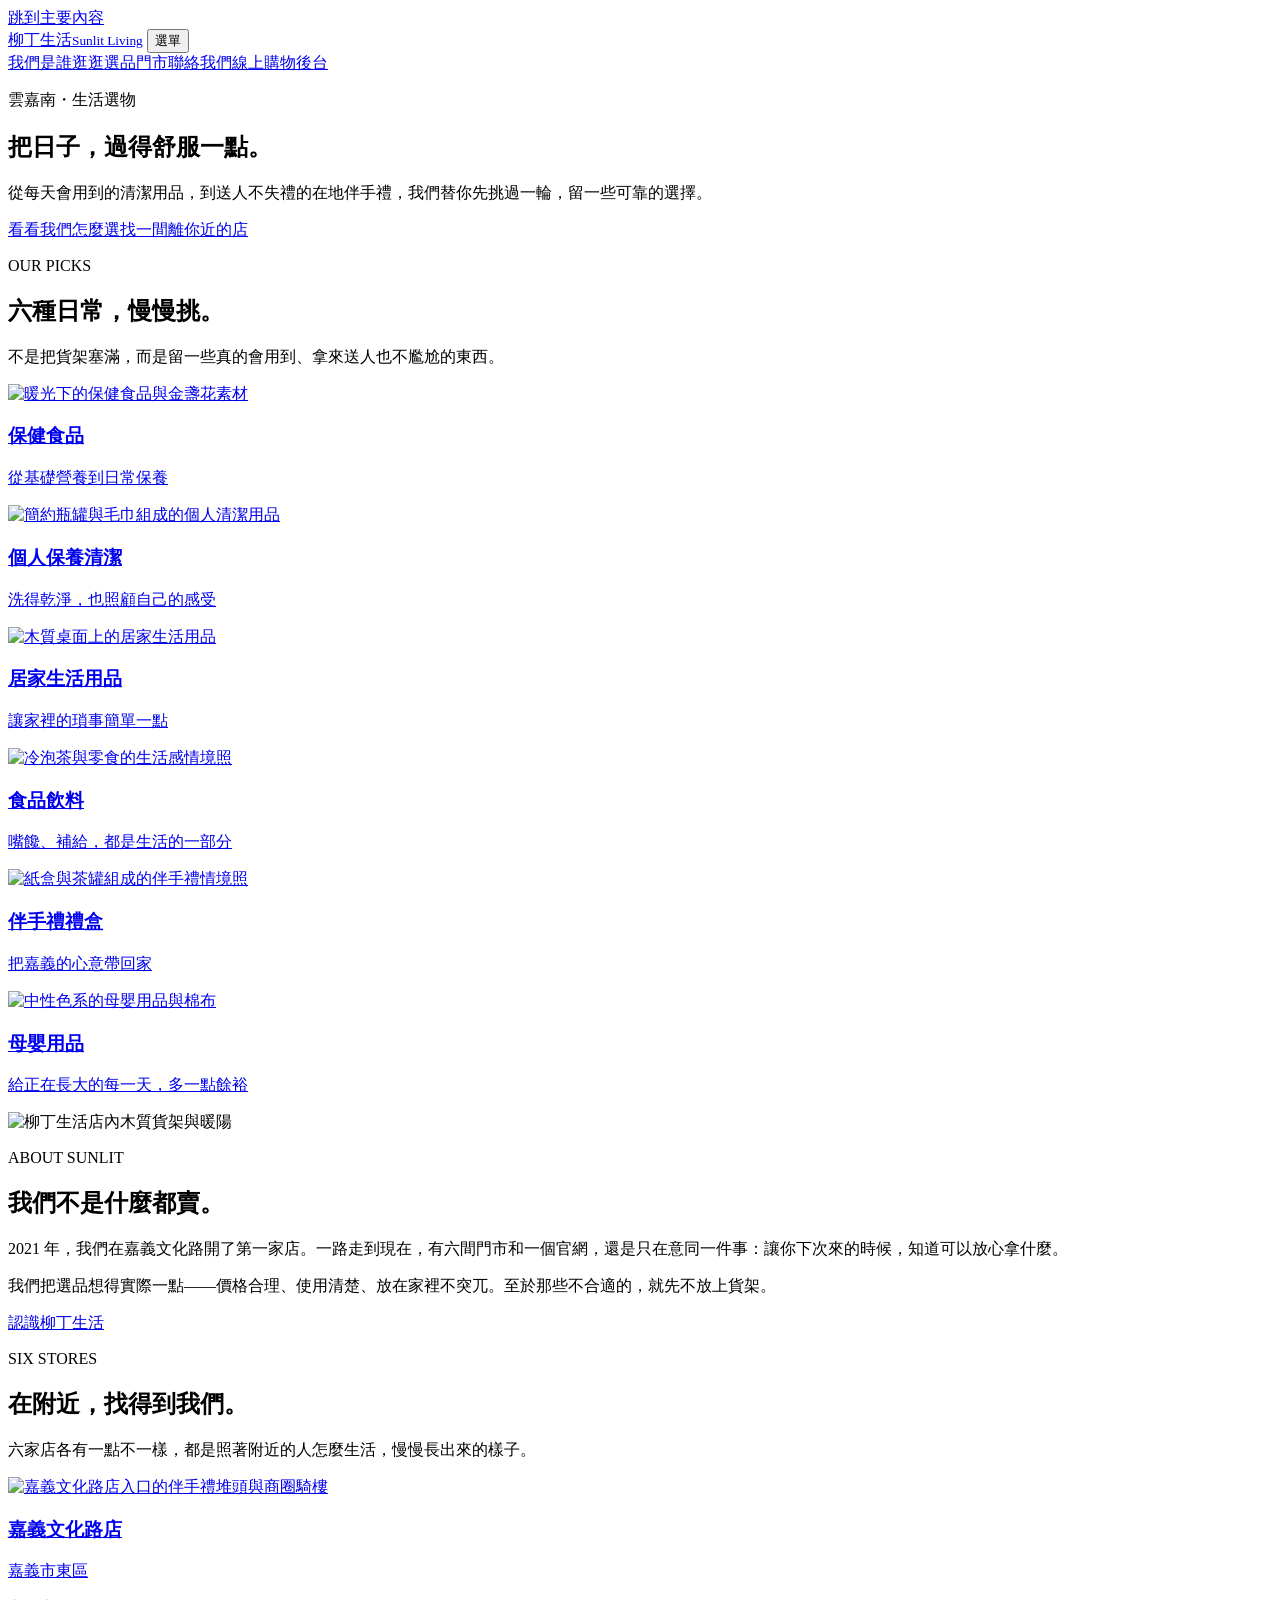
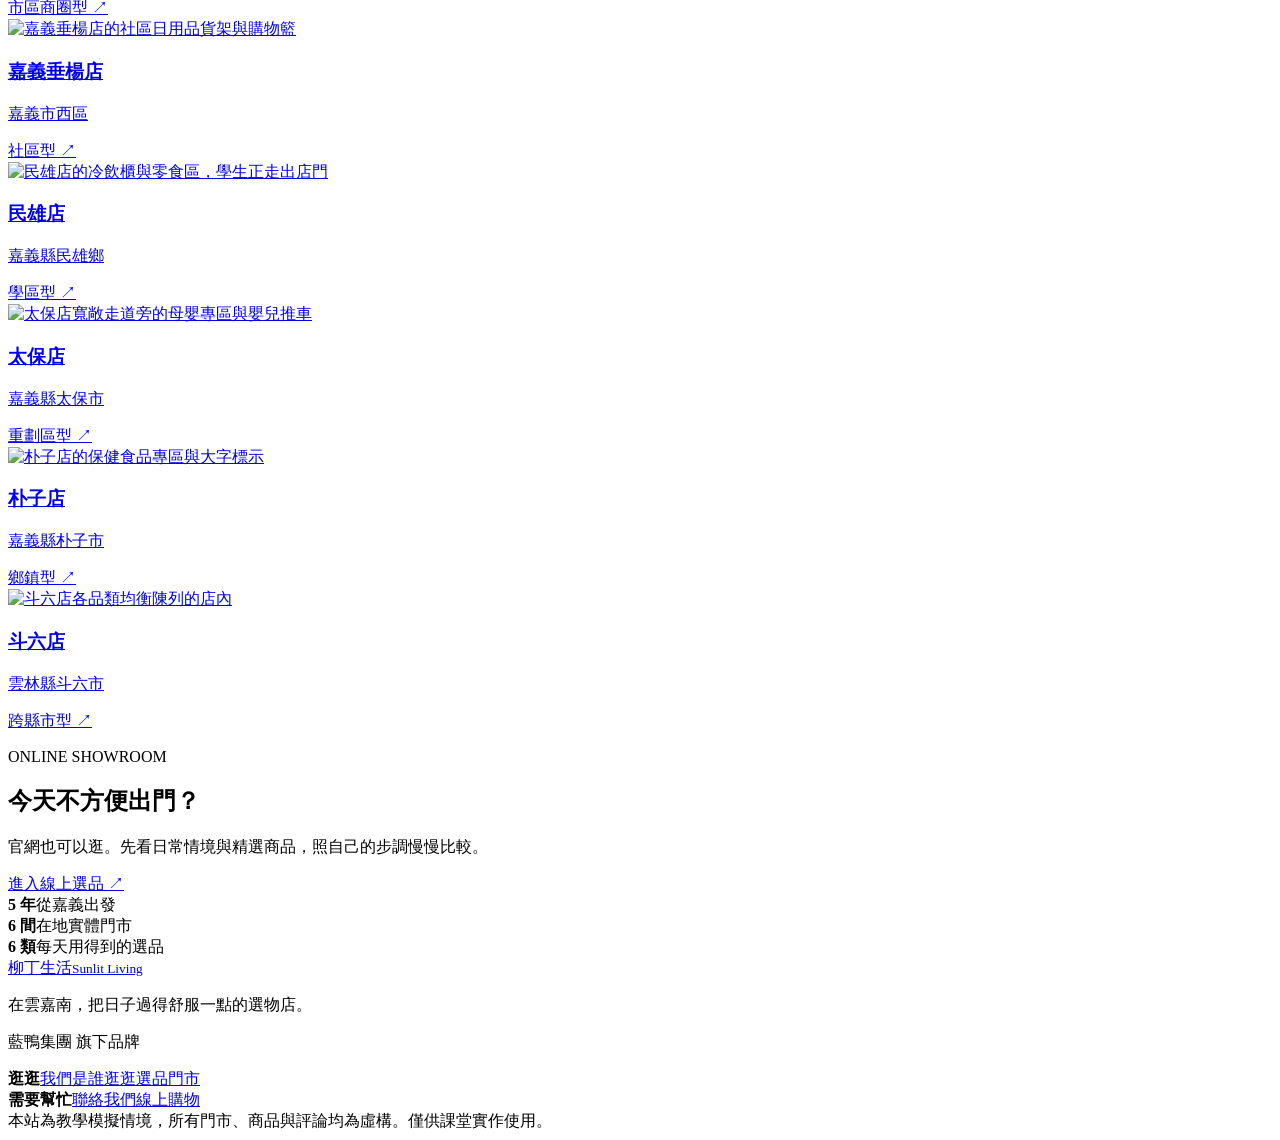
==== index.html @ aefe84b2 "柳丁生活 website This file contains the complete HTML structure for the 柳丁生活 website, including meta tag" ====
<!doctype html>
<html lang="zh-Hant">

<head>
    <meta charset="utf-8">
    <meta name="viewport" content="width=device-width, initial-scale=1">
    <meta name="robots" content="noindex, nofollow">
    <title>柳丁生活｜在雲嘉南，把日子過得舒服一點</title>
    <meta name="description" content="柳丁生活是雲嘉南在地的生活選物店，從保健、清潔到伴手禮，挑一些每天用得到的好東西。">
    <meta property="og:title" content="柳丁生活｜在雲嘉南，把日子過得舒服一點">
    <meta property="og:description" content="在雲嘉南，把日子過得舒服一點的選物店。">
    <meta property="og:type" content="website">
    <meta property="og:image" content="assets/images/hero-store-interior-01.webp">
    <link rel="stylesheet" href="assets/css/style.css">
</head>

<body>
    <a class="skip-link" href="#main">跳到主要內容</a>
    <header class="site-header">
        <div class="container header-inner">
            <a class="brand-mark" href="index.html" aria-label="柳丁生活首頁"><span class="sun-dot"
                    aria-hidden="true"></span><span class="brand-word">柳丁生活<small>Sunlit Living</small></span></a>
            <button class="nav-toggle" data-nav-toggle aria-expanded="false" aria-controls="main-nav">選單</button>
            <nav class="site-nav" data-nav id="main-nav" aria-label="主要導覽"><a href="about.html">我們是誰</a><a
                    href="collections.html">逛逛選品</a><a href="stores.html">門市</a><a href="contact.html">聯絡我們</a><a
                    class="nav-buy" href="shop/index.html">線上購物</a><a class="nav-ops" href="admin/index.html"
                    title="門市營運後台">後台</a></nav>
        </div>
    </header>

    <main id="main">
        <section class="hero">
            <div class="container hero-content">
                <p class="eyebrow">雲嘉南・生活選物</p>
                <h1>把日子，過得舒服一點。</h1>
                <p class="hero-lede">從每天會用到的清潔用品，到送人不失禮的在地伴手禮，我們替你先挑過一輪，留一些可靠的選擇。</p>
                <div class="cta-row"><a class="button button-primary" href="collections.html">看看我們怎麼選</a><a
                        class="button button-quiet" href="stores.html">找一間離你近的店</a></div>
            </div>
        </section>

        <section class="section" aria-labelledby="collection-title">
            <div class="container">
                <div class="section-head">
                    <div>
                        <p class="section-kicker">OUR PICKS</p>
                        <h2 id="collection-title">六種日常，慢慢挑。</h2>
                    </div>
                    <p>不是把貨架塞滿，而是留一些真的會用到、拿來送人也不尷尬的東西。</p>
                </div>
                <div class="category-grid">
                    <a class="category-card category-link" href="collections/health.html"><img
                            src="assets/images/category-health-01.webp" alt="暖光下的保健食品與金盞花素材" loading="lazy">
                        <div class="category-card-content">
                            <h3>保健食品</h3>
                            <p>從基礎營養到日常保養</p>
                        </div>
                    </a>
                    <a class="category-card category-link" href="collections/care.html"><img
                            src="assets/images/category-care-01.webp" alt="簡約瓶罐與毛巾組成的個人清潔用品" loading="lazy">
                        <div class="category-card-content">
                            <h3>個人保養清潔</h3>
                            <p>洗得乾淨，也照顧自己的感受</p>
                        </div>
                    </a>
                    <a class="category-card category-link" href="collections/home.html"><img
                            src="assets/images/category-home-01.webp" alt="木質桌面上的居家生活用品" loading="lazy">
                        <div class="category-card-content">
                            <h3>居家生活用品</h3>
                            <p>讓家裡的瑣事簡單一點</p>
                        </div>
                    </a>
                    <a class="category-card category-link" href="collections/food.html"><img
                            src="assets/images/category-food-01.webp" alt="冷泡茶與零食的生活感情境照" loading="lazy">
                        <div class="category-card-content">
                            <h3>食品飲料</h3>
                            <p>嘴饞、補給，都是生活的一部分</p>
                        </div>
                    </a>
                    <a class="category-card category-link" href="collections/gift.html"><img
                            src="assets/images/category-gifts-01.webp" alt="紙盒與茶罐組成的伴手禮情境照" loading="lazy">
                        <div class="category-card-content">
                            <h3>伴手禮禮盒</h3>
                            <p>把嘉義的心意帶回家</p>
                        </div>
                    </a>
                    <a class="category-card category-link" href="collections/baby.html"><img
                            src="assets/images/category-baby-01.webp" alt="中性色系的母嬰用品與棉布" loading="lazy">
                        <div class="category-card-content">
                            <h3>母嬰用品</h3>
                            <p>給正在長大的每一天，多一點餘裕</p>
                        </div>
                    </a>
                </div>
            </div>
        </section>

        <section class="section section-soft">
            <div class="container split">
                <div class="split-image"><img src="assets/images/hero-store-interior-01.webp" alt="柳丁生活店內木質貨架與暖陽"
                        loading="lazy"></div>
                <div>
                    <p class="section-kicker">ABOUT SUNLIT</p>
                    <h2>我們不是什麼都賣。</h2>
                    <div class="rule"></div>
                    <p class="body-copy">2021 年，我們在嘉義文化路開了第一家店。一路走到現在，有六間門市和一個官網，還是只在意同一件事：讓你下次來的時候，知道可以放心拿什麼。</p>
                    <p class="body-copy">我們把選品想得實際一點——價格合理、使用清楚、放在家裡不突兀。至於那些不合適的，就先不放上貨架。</p><a
                        class="button button-primary" href="about.html">認識柳丁生活</a>
                </div>
            </div>
        </section>

        <section class="section" aria-labelledby="store-title">
            <div class="container">
                <div class="section-head">
                    <div>
                        <p class="section-kicker">SIX STORES</p>
                        <h2 id="store-title">在附近，找得到我們。</h2>
                    </div>
                    <p>六家店各有一點不一樣，都是照著附近的人怎麼生活，慢慢長出來的樣子。</p>
                </div>
                <div class="store-grid">
                    <a class="store-card" href="stores/s01.html">
                        <div class="store-card-visual"><img src="assets/images/store-s01-culture-road-01.webp"
                                alt="嘉義文化路店入口的伴手禮堆頭與商圈騎樓" loading="lazy"></div>
                        <div class="store-card-body">
                            <h3>嘉義文化路店</h3>
                            <p class="store-meta">嘉義市東區</p><span class="store-type">市區商圈型 ↗</span>
                        </div>
                    </a>
                    <a class="store-card" href="stores/s02.html">
                        <div class="store-card-visual"><img src="assets/images/store-s02-community-01.webp"
                                alt="嘉義垂楊店的社區日用品貨架與購物籃" loading="lazy"></div>
                        <div class="store-card-body">
                            <h3>嘉義垂楊店</h3>
                            <p class="store-meta">嘉義市西區</p><span class="store-type">社區型 ↗</span>
                        </div>
                    </a>
                    <a class="store-card" href="stores/s03.html">
                        <div class="store-card-visual"><img src="assets/images/store-s03-campus-01.webp"
                                alt="民雄店的冷飲櫃與零食區，學生正走出店門" loading="lazy"></div>
                        <div class="store-card-body">
                            <h3>民雄店</h3>
                            <p class="store-meta">嘉義縣民雄鄉</p><span class="store-type">學區型 ↗</span>
                        </div>
                    </a>
                    <a class="store-card" href="stores/s04.html">
                        <div class="store-card-visual"><img src="assets/images/store-s04-taibao-family-01.webp"
                                alt="太保店寬敞走道旁的母嬰專區與嬰兒推車" loading="lazy"></div>
                        <div class="store-card-body">
                            <h3>太保店</h3>
                            <p class="store-meta">嘉義縣太保市</p><span class="store-type">重劃區型 ↗</span>
                        </div>
                    </a>
                    <a class="store-card" href="stores/s05.html">
                        <div class="store-card-visual"><img src="assets/images/store-s05-puzi-town-01.webp"
                                alt="朴子店的保健食品專區與大字標示" loading="lazy"></div>
                        <div class="store-card-body">
                            <h3>朴子店</h3>
                            <p class="store-meta">嘉義縣朴子市</p><span class="store-type">鄉鎮型 ↗</span>
                        </div>
                    </a>
                    <a class="store-card" href="stores/s06.html">
                        <div class="store-card-visual"><img src="assets/images/store-s06-douli-01.webp"
                                alt="斗六店各品類均衡陳列的店內" loading="lazy"></div>
                        <div class="store-card-body">
                            <h3>斗六店</h3>
                            <p class="store-meta">雲林縣斗六市</p><span class="store-type">跨縣市型 ↗</span>
                        </div>
                    </a>
                </div>
            </div>
        </section>

        <section class="section section-soft">
            <div class="container split">
                <div>
                    <p class="section-kicker">ONLINE SHOWROOM</p>
                    <h2>今天不方便出門？</h2>
                    <p class="body-copy">官網也可以逛。先看日常情境與精選商品，照自己的步調慢慢比較。</p><a class="button button-primary"
                        href="shop/index.html">進入線上選品 ↗</a>
                </div>
                <div class="stats">
                    <div class="stat"><strong>5 年</strong><span>從嘉義出發</span></div>
                    <div class="stat"><strong>6 間</strong><span>在地實體門市</span></div>
                    <div class="stat"><strong>6 類</strong><span>每天用得到的選品</span></div>
                </div>
            </div>
        </section>
    </main>

    <footer class="site-footer">
        <div class="container footer-grid">
            <div><a class="brand-mark" href="index.html"><span class="sun-dot" aria-hidden="true"></span><span
                        class="brand-word">柳丁生活<small>Sunlit Living</small></span></a>
                <p>在雲嘉南，把日子過得舒服一點的選物店。</p>
                <p class="group-mark">藍鴨集團 旗下品牌</p>
            </div>
            <div class="footer-nav"><strong>逛逛</strong><a href="about.html">我們是誰</a><a
                    href="collections.html">逛逛選品</a><a href="stores.html">門市</a></div>
            <div class="footer-nav"><strong>需要幫忙</strong><a href="contact.html">聯絡我們</a><a
                    href="shop/index.html">線上購物</a></div>
        </div>
        <div class="container fine-print">本站為教學模擬情境，所有門市、商品與評論均為虛構。僅供課堂實作使用。</div>
    </footer>
    <script src="assets/js/site.js"></script>
</body>

</html>
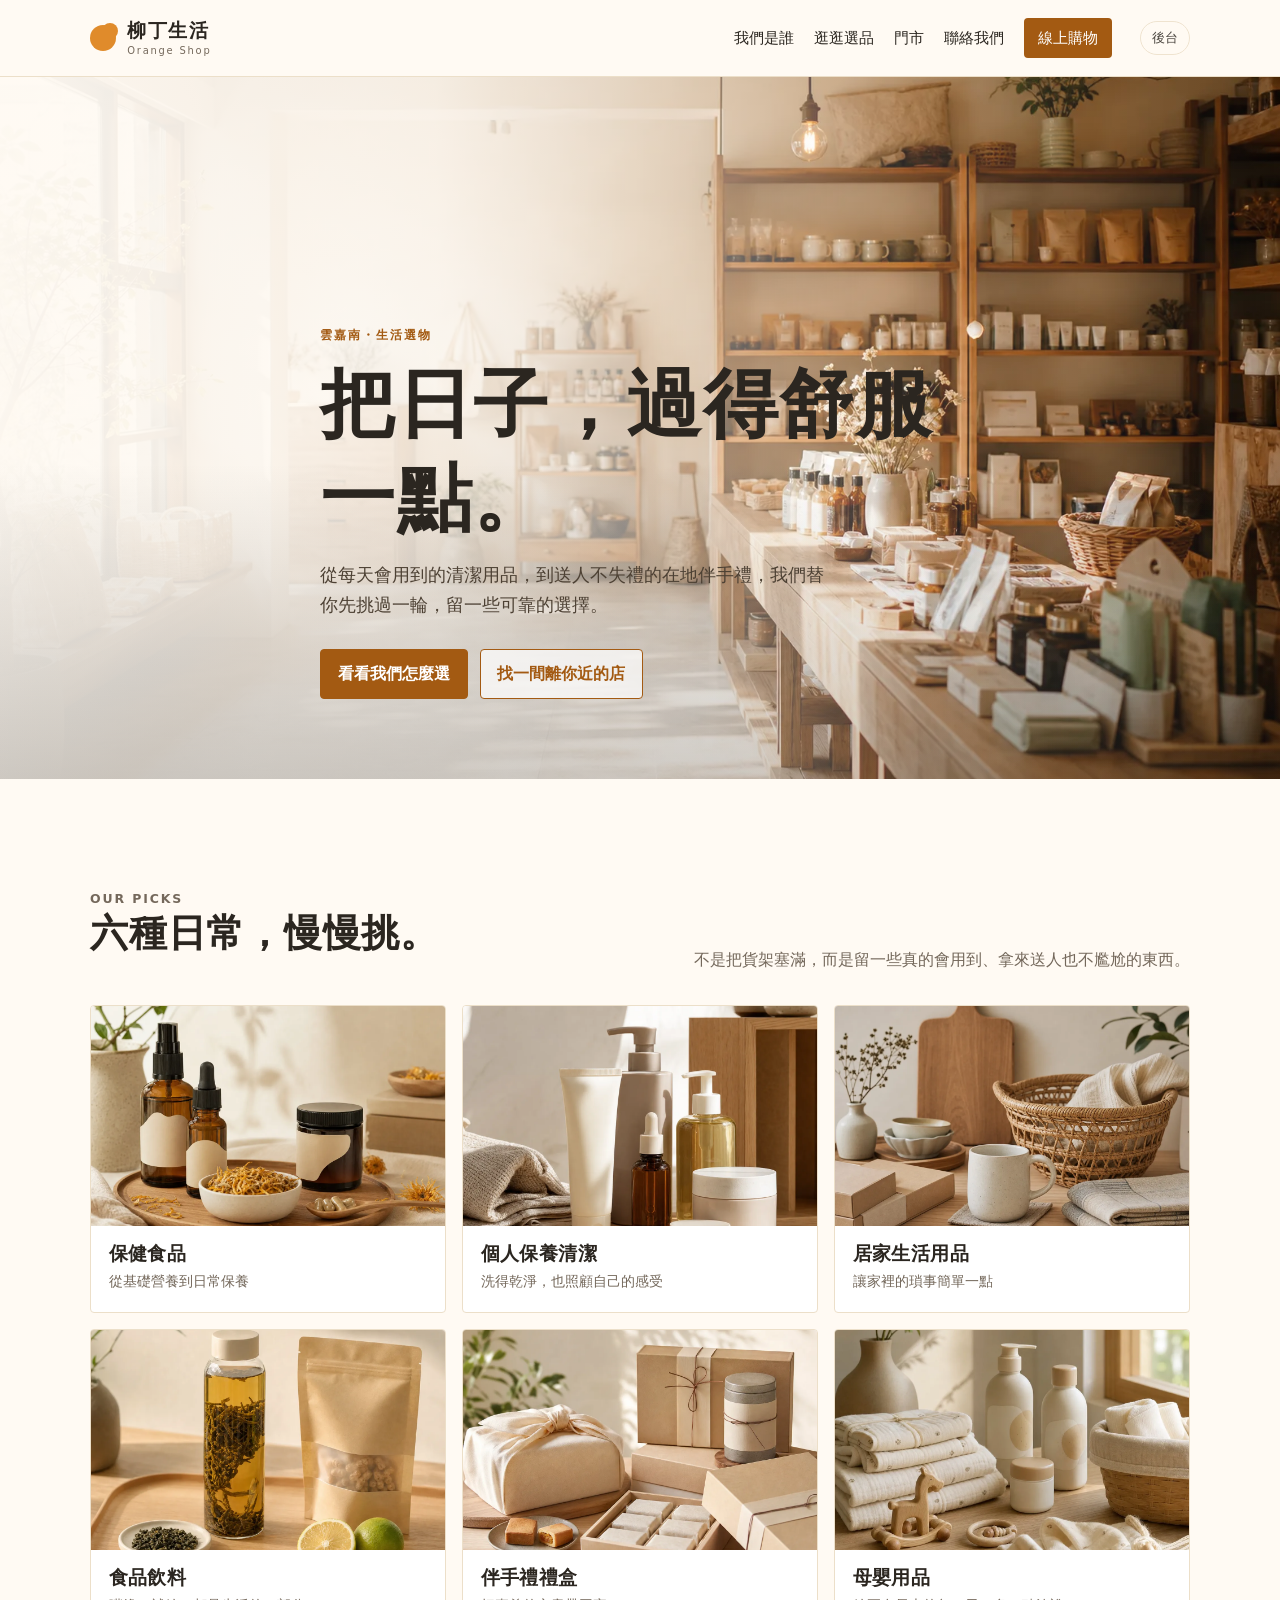
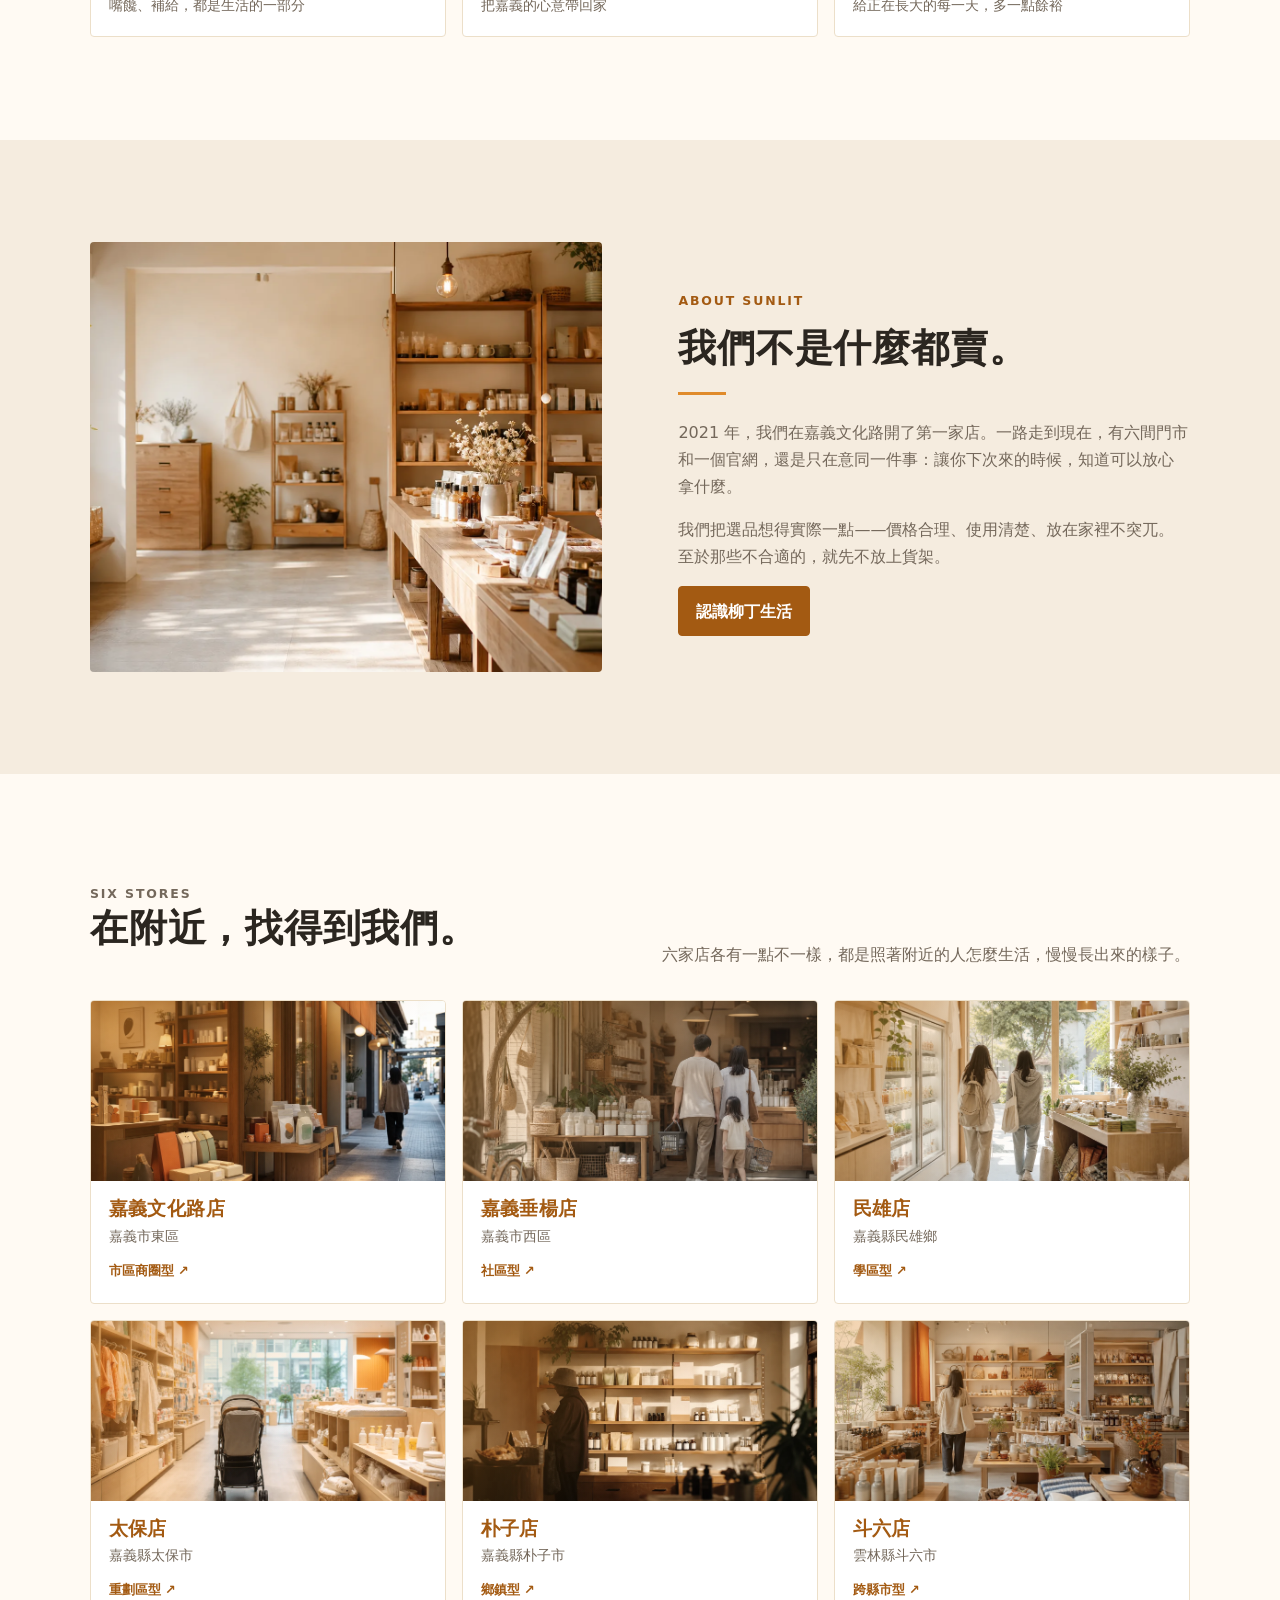
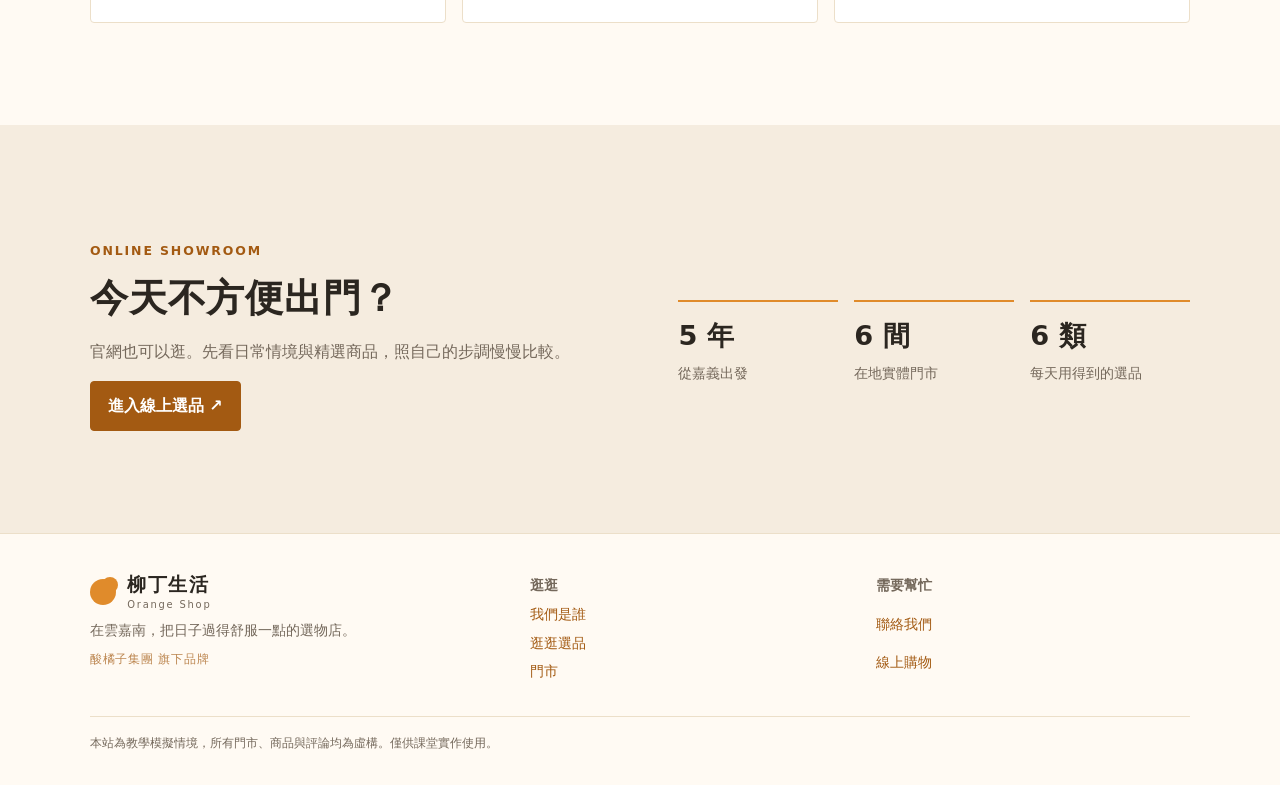
==== commit 42cf42bf: "Add files via upload" ====
--- a/index.html
+++ b/index.html
@@ -1,209 +1,209 @@
-<!doctype html>
-<html lang="zh-Hant">
-
-<head>
-    <meta charset="utf-8">
-    <meta name="viewport" content="width=device-width, initial-scale=1">
-    <meta name="robots" content="noindex, nofollow">
-    <title>柳丁生活｜在雲嘉南，把日子過得舒服一點</title>
-    <meta name="description" content="柳丁生活是雲嘉南在地的生活選物店，從保健、清潔到伴手禮，挑一些每天用得到的好東西。">
-    <meta property="og:title" content="柳丁生活｜在雲嘉南，把日子過得舒服一點">
-    <meta property="og:description" content="在雲嘉南，把日子過得舒服一點的選物店。">
-    <meta property="og:type" content="website">
-    <meta property="og:image" content="assets/images/hero-store-interior-01.webp">
-    <link rel="stylesheet" href="assets/css/style.css">
-</head>
-
-<body>
-    <a class="skip-link" href="#main">跳到主要內容</a>
-    <header class="site-header">
-        <div class="container header-inner">
-            <a class="brand-mark" href="index.html" aria-label="柳丁生活首頁"><span class="sun-dot"
-                    aria-hidden="true"></span><span class="brand-word">柳丁生活<small>Sunlit Living</small></span></a>
-            <button class="nav-toggle" data-nav-toggle aria-expanded="false" aria-controls="main-nav">選單</button>
-            <nav class="site-nav" data-nav id="main-nav" aria-label="主要導覽"><a href="about.html">我們是誰</a><a
-                    href="collections.html">逛逛選品</a><a href="stores.html">門市</a><a href="contact.html">聯絡我們</a><a
-                    class="nav-buy" href="shop/index.html">線上購物</a><a class="nav-ops" href="admin/index.html"
-                    title="門市營運後台">後台</a></nav>
-        </div>
-    </header>
-
-    <main id="main">
-        <section class="hero">
-            <div class="container hero-content">
-                <p class="eyebrow">雲嘉南・生活選物</p>
-                <h1>把日子，過得舒服一點。</h1>
-                <p class="hero-lede">從每天會用到的清潔用品，到送人不失禮的在地伴手禮，我們替你先挑過一輪，留一些可靠的選擇。</p>
-                <div class="cta-row"><a class="button button-primary" href="collections.html">看看我們怎麼選</a><a
-                        class="button button-quiet" href="stores.html">找一間離你近的店</a></div>
-            </div>
-        </section>
-
-        <section class="section" aria-labelledby="collection-title">
-            <div class="container">
-                <div class="section-head">
-                    <div>
-                        <p class="section-kicker">OUR PICKS</p>
-                        <h2 id="collection-title">六種日常，慢慢挑。</h2>
-                    </div>
-                    <p>不是把貨架塞滿，而是留一些真的會用到、拿來送人也不尷尬的東西。</p>
-                </div>
-                <div class="category-grid">
-                    <a class="category-card category-link" href="collections/health.html"><img
-                            src="assets/images/category-health-01.webp" alt="暖光下的保健食品與金盞花素材" loading="lazy">
-                        <div class="category-card-content">
-                            <h3>保健食品</h3>
-                            <p>從基礎營養到日常保養</p>
-                        </div>
-                    </a>
-                    <a class="category-card category-link" href="collections/care.html"><img
-                            src="assets/images/category-care-01.webp" alt="簡約瓶罐與毛巾組成的個人清潔用品" loading="lazy">
-                        <div class="category-card-content">
-                            <h3>個人保養清潔</h3>
-                            <p>洗得乾淨，也照顧自己的感受</p>
-                        </div>
-                    </a>
-                    <a class="category-card category-link" href="collections/home.html"><img
-                            src="assets/images/category-home-01.webp" alt="木質桌面上的居家生活用品" loading="lazy">
-                        <div class="category-card-content">
-                            <h3>居家生活用品</h3>
-                            <p>讓家裡的瑣事簡單一點</p>
-                        </div>
-                    </a>
-                    <a class="category-card category-link" href="collections/food.html"><img
-                            src="assets/images/category-food-01.webp" alt="冷泡茶與零食的生活感情境照" loading="lazy">
-                        <div class="category-card-content">
-                            <h3>食品飲料</h3>
-                            <p>嘴饞、補給，都是生活的一部分</p>
-                        </div>
-                    </a>
-                    <a class="category-card category-link" href="collections/gift.html"><img
-                            src="assets/images/category-gifts-01.webp" alt="紙盒與茶罐組成的伴手禮情境照" loading="lazy">
-                        <div class="category-card-content">
-                            <h3>伴手禮禮盒</h3>
-                            <p>把嘉義的心意帶回家</p>
-                        </div>
-                    </a>
-                    <a class="category-card category-link" href="collections/baby.html"><img
-                            src="assets/images/category-baby-01.webp" alt="中性色系的母嬰用品與棉布" loading="lazy">
-                        <div class="category-card-content">
-                            <h3>母嬰用品</h3>
-                            <p>給正在長大的每一天，多一點餘裕</p>
-                        </div>
-                    </a>
-                </div>
-            </div>
-        </section>
-
-        <section class="section section-soft">
-            <div class="container split">
-                <div class="split-image"><img src="assets/images/hero-store-interior-01.webp" alt="柳丁生活店內木質貨架與暖陽"
-                        loading="lazy"></div>
-                <div>
-                    <p class="section-kicker">ABOUT SUNLIT</p>
-                    <h2>我們不是什麼都賣。</h2>
-                    <div class="rule"></div>
-                    <p class="body-copy">2021 年，我們在嘉義文化路開了第一家店。一路走到現在，有六間門市和一個官網，還是只在意同一件事：讓你下次來的時候，知道可以放心拿什麼。</p>
-                    <p class="body-copy">我們把選品想得實際一點——價格合理、使用清楚、放在家裡不突兀。至於那些不合適的，就先不放上貨架。</p><a
-                        class="button button-primary" href="about.html">認識柳丁生活</a>
-                </div>
-            </div>
-        </section>
-
-        <section class="section" aria-labelledby="store-title">
-            <div class="container">
-                <div class="section-head">
-                    <div>
-                        <p class="section-kicker">SIX STORES</p>
-                        <h2 id="store-title">在附近，找得到我們。</h2>
-                    </div>
-                    <p>六家店各有一點不一樣，都是照著附近的人怎麼生活，慢慢長出來的樣子。</p>
-                </div>
-                <div class="store-grid">
-                    <a class="store-card" href="stores/s01.html">
-                        <div class="store-card-visual"><img src="assets/images/store-s01-culture-road-01.webp"
-                                alt="嘉義文化路店入口的伴手禮堆頭與商圈騎樓" loading="lazy"></div>
-                        <div class="store-card-body">
-                            <h3>嘉義文化路店</h3>
-                            <p class="store-meta">嘉義市東區</p><span class="store-type">市區商圈型 ↗</span>
-                        </div>
-                    </a>
-                    <a class="store-card" href="stores/s02.html">
-                        <div class="store-card-visual"><img src="assets/images/store-s02-community-01.webp"
-                                alt="嘉義垂楊店的社區日用品貨架與購物籃" loading="lazy"></div>
-                        <div class="store-card-body">
-                            <h3>嘉義垂楊店</h3>
-                            <p class="store-meta">嘉義市西區</p><span class="store-type">社區型 ↗</span>
-                        </div>
-                    </a>
-                    <a class="store-card" href="stores/s03.html">
-                        <div class="store-card-visual"><img src="assets/images/store-s03-campus-01.webp"
-                                alt="民雄店的冷飲櫃與零食區，學生正走出店門" loading="lazy"></div>
-                        <div class="store-card-body">
-                            <h3>民雄店</h3>
-                            <p class="store-meta">嘉義縣民雄鄉</p><span class="store-type">學區型 ↗</span>
-                        </div>
-                    </a>
-                    <a class="store-card" href="stores/s04.html">
-                        <div class="store-card-visual"><img src="assets/images/store-s04-taibao-family-01.webp"
-                                alt="太保店寬敞走道旁的母嬰專區與嬰兒推車" loading="lazy"></div>
-                        <div class="store-card-body">
-                            <h3>太保店</h3>
-                            <p class="store-meta">嘉義縣太保市</p><span class="store-type">重劃區型 ↗</span>
-                        </div>
-                    </a>
-                    <a class="store-card" href="stores/s05.html">
-                        <div class="store-card-visual"><img src="assets/images/store-s05-puzi-town-01.webp"
-                                alt="朴子店的保健食品專區與大字標示" loading="lazy"></div>
-                        <div class="store-card-body">
-                            <h3>朴子店</h3>
-                            <p class="store-meta">嘉義縣朴子市</p><span class="store-type">鄉鎮型 ↗</span>
-                        </div>
-                    </a>
-                    <a class="store-card" href="stores/s06.html">
-                        <div class="store-card-visual"><img src="assets/images/store-s06-douli-01.webp"
-                                alt="斗六店各品類均衡陳列的店內" loading="lazy"></div>
-                        <div class="store-card-body">
-                            <h3>斗六店</h3>
-                            <p class="store-meta">雲林縣斗六市</p><span class="store-type">跨縣市型 ↗</span>
-                        </div>
-                    </a>
-                </div>
-            </div>
-        </section>
-
-        <section class="section section-soft">
-            <div class="container split">
-                <div>
-                    <p class="section-kicker">ONLINE SHOWROOM</p>
-                    <h2>今天不方便出門？</h2>
-                    <p class="body-copy">官網也可以逛。先看日常情境與精選商品，照自己的步調慢慢比較。</p><a class="button button-primary"
-                        href="shop/index.html">進入線上選品 ↗</a>
-                </div>
-                <div class="stats">
-                    <div class="stat"><strong>5 年</strong><span>從嘉義出發</span></div>
-                    <div class="stat"><strong>6 間</strong><span>在地實體門市</span></div>
-                    <div class="stat"><strong>6 類</strong><span>每天用得到的選品</span></div>
-                </div>
-            </div>
-        </section>
-    </main>
-
-    <footer class="site-footer">
-        <div class="container footer-grid">
-            <div><a class="brand-mark" href="index.html"><span class="sun-dot" aria-hidden="true"></span><span
-                        class="brand-word">柳丁生活<small>Sunlit Living</small></span></a>
-                <p>在雲嘉南，把日子過得舒服一點的選物店。</p>
-                <p class="group-mark">藍鴨集團 旗下品牌</p>
-            </div>
-            <div class="footer-nav"><strong>逛逛</strong><a href="about.html">我們是誰</a><a
-                    href="collections.html">逛逛選品</a><a href="stores.html">門市</a></div>
-            <div class="footer-nav"><strong>需要幫忙</strong><a href="contact.html">聯絡我們</a><a
-                    href="shop/index.html">線上購物</a></div>
-        </div>
-        <div class="container fine-print">本站為教學模擬情境，所有門市、商品與評論均為虛構。僅供課堂實作使用。</div>
-    </footer>
-    <script src="assets/js/site.js"></script>
-</body>
-
-</html>
+<!doctype html>
+<html lang="zh-Hant">
+
+<head>
+    <meta charset="utf-8">
+    <meta name="viewport" content="width=device-width, initial-scale=1">
+    <meta name="robots" content="noindex, nofollow">
+    <title>柳丁生活｜在雲嘉南，把日子過得舒服一點</title>
+    <meta name="description" content="柳丁生活是雲嘉南在地的生活選物店，從保健、清潔到伴手禮，挑一些每天用得到的好東西。">
+    <meta property="og:title" content="柳丁生活｜在雲嘉南，把日子過得舒服一點">
+    <meta property="og:description" content="在雲嘉南，把日子過得舒服一點的選物店。">
+    <meta property="og:type" content="website">
+    <meta property="og:image" content="assets/images/hero-store-interior-01.webp">
+    <link rel="stylesheet" href="assets/css/style.css">
+</head>
+
+<body>
+    <a class="skip-link" href="#main">跳到主要內容</a>
+    <header class="site-header">
+        <div class="container header-inner">
+            <a class="brand-mark" href="index.html" aria-label="柳丁生活首頁"><span class="sun-dot"
+                    aria-hidden="true"></span><span class="brand-word">柳丁生活<small>Orange Shop</small></span></a>
+            <button class="nav-toggle" data-nav-toggle aria-expanded="false" aria-controls="main-nav">選單</button>
+            <nav class="site-nav" data-nav id="main-nav" aria-label="主要導覽"><a href="about.html">我們是誰</a><a
+                    href="collections.html">逛逛選品</a><a href="stores.html">門市</a><a href="contact.html">聯絡我們</a><a
+                    class="nav-buy" href="shop/index.html">線上購物</a><a class="nav-ops" href="admin/index.html"
+                    title="門市營運後台">後台</a></nav>
+        </div>
+    </header>
+
+    <main id="main">
+        <section class="hero">
+            <div class="container hero-content">
+                <p class="eyebrow">雲嘉南・生活選物</p>
+                <h1>把日子，過得舒服一點。</h1>
+                <p class="hero-lede">從每天會用到的清潔用品，到送人不失禮的在地伴手禮，我們替你先挑過一輪，留一些可靠的選擇。</p>
+                <div class="cta-row"><a class="button button-primary" href="collections.html">看看我們怎麼選</a><a
+                        class="button button-quiet" href="stores.html">找一間離你近的店</a></div>
+            </div>
+        </section>
+
+        <section class="section" aria-labelledby="collection-title">
+            <div class="container">
+                <div class="section-head">
+                    <div>
+                        <p class="section-kicker">OUR PICKS</p>
+                        <h2 id="collection-title">六種日常，慢慢挑。</h2>
+                    </div>
+                    <p>不是把貨架塞滿，而是留一些真的會用到、拿來送人也不尷尬的東西。</p>
+                </div>
+                <div class="category-grid">
+                    <a class="category-card category-link" href="collections/health.html"><img
+                            src="assets/images/category-health-01.webp" alt="暖光下的保健食品與金盞花素材" loading="lazy">
+                        <div class="category-card-content">
+                            <h3>保健食品</h3>
+                            <p>從基礎營養到日常保養</p>
+                        </div>
+                    </a>
+                    <a class="category-card category-link" href="collections/care.html"><img
+                            src="assets/images/category-care-01.webp" alt="簡約瓶罐與毛巾組成的個人清潔用品" loading="lazy">
+                        <div class="category-card-content">
+                            <h3>個人保養清潔</h3>
+                            <p>洗得乾淨，也照顧自己的感受</p>
+                        </div>
+                    </a>
+                    <a class="category-card category-link" href="collections/home.html"><img
+                            src="assets/images/category-home-01.webp" alt="木質桌面上的居家生活用品" loading="lazy">
+                        <div class="category-card-content">
+                            <h3>居家生活用品</h3>
+                            <p>讓家裡的瑣事簡單一點</p>
+                        </div>
+                    </a>
+                    <a class="category-card category-link" href="collections/food.html"><img
+                            src="assets/images/category-food-01.webp" alt="冷泡茶與零食的生活感情境照" loading="lazy">
+                        <div class="category-card-content">
+                            <h3>食品飲料</h3>
+                            <p>嘴饞、補給，都是生活的一部分</p>
+                        </div>
+                    </a>
+                    <a class="category-card category-link" href="collections/gift.html"><img
+                            src="assets/images/category-gifts-01.webp" alt="紙盒與茶罐組成的伴手禮情境照" loading="lazy">
+                        <div class="category-card-content">
+                            <h3>伴手禮禮盒</h3>
+                            <p>把嘉義的心意帶回家</p>
+                        </div>
+                    </a>
+                    <a class="category-card category-link" href="collections/baby.html"><img
+                            src="assets/images/category-baby-01.webp" alt="中性色系的母嬰用品與棉布" loading="lazy">
+                        <div class="category-card-content">
+                            <h3>母嬰用品</h3>
+                            <p>給正在長大的每一天，多一點餘裕</p>
+                        </div>
+                    </a>
+                </div>
+            </div>
+        </section>
+
+        <section class="section section-soft">
+            <div class="container split">
+                <div class="split-image"><img src="assets/images/hero-store-interior-01.webp" alt="柳丁生活店內木質貨架與暖陽"
+                        loading="lazy"></div>
+                <div>
+                    <p class="section-kicker">ABOUT SUNLIT</p>
+                    <h2>我們不是什麼都賣。</h2>
+                    <div class="rule"></div>
+                    <p class="body-copy">2021 年，我們在嘉義文化路開了第一家店。一路走到現在，有六間門市和一個官網，還是只在意同一件事：讓你下次來的時候，知道可以放心拿什麼。</p>
+                    <p class="body-copy">我們把選品想得實際一點——價格合理、使用清楚、放在家裡不突兀。至於那些不合適的，就先不放上貨架。</p><a
+                        class="button button-primary" href="about.html">認識柳丁生活</a>
+                </div>
+            </div>
+        </section>
+
+        <section class="section" aria-labelledby="store-title">
+            <div class="container">
+                <div class="section-head">
+                    <div>
+                        <p class="section-kicker">SIX STORES</p>
+                        <h2 id="store-title">在附近，找得到我們。</h2>
+                    </div>
+                    <p>六家店各有一點不一樣，都是照著附近的人怎麼生活，慢慢長出來的樣子。</p>
+                </div>
+                <div class="store-grid">
+                    <a class="store-card" href="stores/s01.html">
+                        <div class="store-card-visual"><img src="assets/images/store-s01-culture-road-01.webp"
+                                alt="嘉義文化路店入口的伴手禮堆頭與商圈騎樓" loading="lazy"></div>
+                        <div class="store-card-body">
+                            <h3>嘉義文化路店</h3>
+                            <p class="store-meta">嘉義市東區</p><span class="store-type">市區商圈型 ↗</span>
+                        </div>
+                    </a>
+                    <a class="store-card" href="stores/s02.html">
+                        <div class="store-card-visual"><img src="assets/images/store-s02-community-01.webp"
+                                alt="嘉義垂楊店的社區日用品貨架與購物籃" loading="lazy"></div>
+                        <div class="store-card-body">
+                            <h3>嘉義垂楊店</h3>
+                            <p class="store-meta">嘉義市西區</p><span class="store-type">社區型 ↗</span>
+                        </div>
+                    </a>
+                    <a class="store-card" href="stores/s03.html">
+                        <div class="store-card-visual"><img src="assets/images/store-s03-campus-01.webp"
+                                alt="民雄店的冷飲櫃與零食區，學生正走出店門" loading="lazy"></div>
+                        <div class="store-card-body">
+                            <h3>民雄店</h3>
+                            <p class="store-meta">嘉義縣民雄鄉</p><span class="store-type">學區型 ↗</span>
+                        </div>
+                    </a>
+                    <a class="store-card" href="stores/s04.html">
+                        <div class="store-card-visual"><img src="assets/images/store-s04-taibao-family-01.webp"
+                                alt="太保店寬敞走道旁的母嬰專區與嬰兒推車" loading="lazy"></div>
+                        <div class="store-card-body">
+                            <h3>太保店</h3>
+                            <p class="store-meta">嘉義縣太保市</p><span class="store-type">重劃區型 ↗</span>
+                        </div>
+                    </a>
+                    <a class="store-card" href="stores/s05.html">
+                        <div class="store-card-visual"><img src="assets/images/store-s05-puzi-town-01.webp"
+                                alt="朴子店的保健食品專區與大字標示" loading="lazy"></div>
+                        <div class="store-card-body">
+                            <h3>朴子店</h3>
+                            <p class="store-meta">嘉義縣朴子市</p><span class="store-type">鄉鎮型 ↗</span>
+                        </div>
+                    </a>
+                    <a class="store-card" href="stores/s06.html">
+                        <div class="store-card-visual"><img src="assets/images/store-s06-douli-01.webp"
+                                alt="斗六店各品類均衡陳列的店內" loading="lazy"></div>
+                        <div class="store-card-body">
+                            <h3>斗六店</h3>
+                            <p class="store-meta">雲林縣斗六市</p><span class="store-type">跨縣市型 ↗</span>
+                        </div>
+                    </a>
+                </div>
+            </div>
+        </section>
+
+        <section class="section section-soft">
+            <div class="container split">
+                <div>
+                    <p class="section-kicker">ONLINE SHOWROOM</p>
+                    <h2>今天不方便出門？</h2>
+                    <p class="body-copy">官網也可以逛。先看日常情境與精選商品，照自己的步調慢慢比較。</p><a class="button button-primary"
+                        href="shop/index.html">進入線上選品 ↗</a>
+                </div>
+                <div class="stats">
+                    <div class="stat"><strong>5 年</strong><span>從嘉義出發</span></div>
+                    <div class="stat"><strong>6 間</strong><span>在地實體門市</span></div>
+                    <div class="stat"><strong>6 類</strong><span>每天用得到的選品</span></div>
+                </div>
+            </div>
+        </section>
+    </main>
+
+    <footer class="site-footer">
+        <div class="container footer-grid">
+            <div><a class="brand-mark" href="index.html"><span class="sun-dot" aria-hidden="true"></span><span
+                        class="brand-word">柳丁生活<small>Orange Shop</small></span></a>
+                <p>在雲嘉南，把日子過得舒服一點的選物店。</p>
+                <p class="group-mark">酸橘子集團 旗下品牌</p>
+            </div>
+            <div class="footer-nav"><strong>逛逛</strong><a href="about.html">我們是誰</a><a
+                    href="collections.html">逛逛選品</a><a href="stores.html">門市</a></div>
+            <div class="footer-nav"><strong>需要幫忙</strong><a href="contact.html">聯絡我們</a><a
+                    href="shop/index.html">線上購物</a></div>
+        </div>
+        <div class="container fine-print">本站為教學模擬情境，所有門市、商品與評論均為虛構。僅供課堂實作使用。</div>
+    </footer>
+    <script src="assets/js/site.js"></script>
+</body>
+
+</html>
--- a/assets/css/style.css
+++ b/assets/css/style.css
@@ -0,0 +1,220 @@
+:root {
+  --brand: #e08b2b;
+  --brand-dark: #b8681a;
+  --brand-deep: #a35a12;
+  --ink: #2b2620;
+  --paper: #fffaf3;
+  --line: #ecdfc9;
+  --muted: #74685b;
+  --soft: #f5ecdf;
+  --white: #fff;
+  --ok: #2e7d32;
+  --max: 1100px;
+}
+
+* { box-sizing: border-box; }
+html { scroll-behavior: smooth; }
+body {
+  margin: 0;
+  color: var(--ink);
+  background: var(--paper);
+  font-family: "Noto Sans TC", "PingFang TC", "Microsoft JhengHei", system-ui, sans-serif;
+  line-height: 1.7;
+}
+img { display: block; max-width: 100%; }
+a { color: var(--brand-deep); text-decoration: none; }
+a:hover { text-decoration: underline; }
+:focus-visible { outline: 2px solid var(--brand-deep); outline-offset: 3px; }
+.skip-link { position: absolute; left: -9999px; padding: .6rem 1rem; background: var(--white); }
+.skip-link:focus { left: 1rem; top: 1rem; z-index: 20; }
+.container { width: min(var(--max), calc(100% - 2rem)); margin-inline: auto; }
+
+.site-header { position: sticky; top: 0; z-index: 10; background: rgba(255, 250, 243, .96); border-bottom: 1px solid var(--line); backdrop-filter: blur(12px); }
+.header-inner { min-height: 76px; display: flex; align-items: center; justify-content: space-between; gap: 1.25rem; }
+.brand-mark { display: inline-flex; align-items: center; gap: .7rem; color: var(--ink); }
+.sun-dot { width: 26px; height: 26px; border-radius: 50%; background: var(--brand); box-shadow: 7px -7px 0 -5px var(--brand); }
+.brand-word { font-size: 1.2rem; font-weight: 700; letter-spacing: .08em; line-height: 1.15; }
+.brand-word small { display: block; color: var(--muted); font-size: .62rem; font-weight: 500; letter-spacing: .18em; margin-top: .18rem; }
+.site-nav { display: flex; align-items: center; gap: 1.25rem; font-size: .92rem; }
+.site-nav a { color: var(--ink); }
+.site-nav a:hover, .site-nav a[aria-current="page"] { color: var(--brand-deep); text-decoration: none; }
+.nav-buy { padding: .45rem .85rem; border-radius: 4px; background: var(--brand-deep); color: var(--white) !important; }
+.nav-buy:hover { filter: brightness(.92); }
+.nav-toggle { display: none; border: 1px solid var(--line); background: var(--white); color: var(--ink); padding: .45rem .6rem; border-radius: 4px; }
+
+.hero { min-height: min(78vh, 720px); display: grid; align-items: end; position: relative; isolation: isolate; overflow: hidden; background: #d9c2a5; }
+.hero::before { content: ""; position: absolute; inset: 0; z-index: -2; background: linear-gradient(90deg, rgba(255,250,243,.98) 0%, rgba(255,250,243,.85) 34%, rgba(255,250,243,.15) 71%, rgba(43,38,32,.08)), url("../images/hero-store-interior-01.webp") center/cover; }
+.hero::after { content: ""; position: absolute; inset: 0; z-index: -1; background: linear-gradient(0deg, rgba(43,38,32,.22), transparent 45%); pointer-events: none; }
+.hero-content { padding: clamp(5rem, 12vw, 9rem) 0 5rem; max-width: 640px; }
+.eyebrow { color: var(--brand-deep); font-size: .78rem; letter-spacing: .16em; font-weight: 700; margin: 0 0 .75rem; }
+h1, h2, h3 { line-height: 1.25; letter-spacing: .02em; margin: 0 0 1rem; }
+h1 { font-size: clamp(2.35rem, 6vw, 4.7rem); font-weight: 750; }
+h2 { font-size: clamp(1.75rem, 3vw, 2.6rem); }
+h3 { font-size: 1.2rem; }
+.hero h1 { max-width: 12ch; }
+.hero-lede { max-width: 32rem; font-size: 1.1rem; color: #4d4134; margin: 0 0 1.75rem; }
+.cta-row { display: flex; flex-wrap: wrap; gap: .75rem; align-items: center; }
+.button { display: inline-flex; justify-content: center; align-items: center; min-height: 44px; padding: .65rem 1.05rem; border: 1px solid var(--brand-deep); border-radius: 4px; font-weight: 700; cursor: pointer; }
+.button-primary { background: var(--brand-deep); color: var(--white); }
+.button-primary:hover { filter: brightness(.92); text-decoration: none; }
+.button-quiet { background: rgba(255,255,255,.72); color: var(--brand-deep); }
+.button-quiet:hover { background: var(--white); text-decoration: none; }
+
+.section { padding: clamp(4rem, 8vw, 7rem) 0; }
+.section-tight { padding: 3.5rem 0; }
+.section-head { display: flex; justify-content: space-between; align-items: end; gap: 1rem; margin-bottom: 2rem; }
+.section-head p { max-width: 36rem; margin: .4rem 0 0; color: var(--muted); }
+.section-kicker { color: var(--brand-deep); font-size: .78rem; letter-spacing: .15em; font-weight: 700; }
+.section-soft { background: var(--soft); }
+.rule { width: 48px; height: 3px; background: var(--brand); margin: 1.25rem 0 1.5rem; }
+
+.category-grid { display: grid; grid-template-columns: repeat(3, 1fr); gap: 1rem; }
+.category-card { position: relative; overflow: hidden; min-height: 290px; border: 1px solid var(--line); border-radius: 4px; background: var(--white); }
+.category-card img { width: 100%; height: 220px; object-fit: cover; transition: transform .35s ease; }
+.category-card:hover img { transform: scale(1.035); }
+.category-card-content { padding: 1rem 1.1rem 1.15rem; }
+.category-card h3 { margin-bottom: .2rem; }
+.category-card p { color: var(--muted); font-size: .9rem; margin: 0; }
+.category-link { display: block; color: var(--ink); }
+.category-link:hover { text-decoration: none; }
+
+.split { display: grid; grid-template-columns: minmax(0, 1fr) minmax(0, 1fr); gap: clamp(2rem, 6vw, 5.5rem); align-items: center; }
+.split-image { min-height: 430px; border-radius: 4px; overflow: hidden; background: var(--line); }
+.split-image img { width: 100%; height: 100%; min-height: 430px; object-fit: cover; }
+.body-copy { color: var(--muted); max-width: 38rem; }
+.stats { display: grid; grid-template-columns: repeat(3, 1fr); gap: 1rem; margin-top: 1.75rem; }
+.stat { border-top: 2px solid var(--brand); padding-top: .7rem; }
+.stat strong { display: block; font-size: 1.7rem; color: var(--ink); }
+.stat span { color: var(--muted); font-size: .88rem; }
+
+.store-grid { display: grid; grid-template-columns: repeat(3, 1fr); gap: 1rem; }
+.store-card { border: 1px solid var(--line); background: var(--white); border-radius: 4px; overflow: hidden; }
+.store-card-visual { min-height: 150px; position: relative; overflow: hidden; }
+.store-card-visual img { width: 100%; height: 180px; object-fit: cover; filter: saturate(.8); }
+.store-card-visual::after { content: ""; position: absolute; inset: 0; background: linear-gradient(135deg, rgba(224,139,43,.38), transparent 65%); }
+.store-card:nth-child(2) .store-card-visual img { object-position: 75% center; filter: sepia(.12) saturate(.7); }
+.store-card:nth-child(3) .store-card-visual img { object-position: 20% center; filter: saturate(.6) brightness(1.04); }
+.store-card:nth-child(4) .store-card-visual img { object-position: 65% center; filter: saturate(.85) brightness(1.05); }
+.store-card:nth-child(5) .store-card-visual img { object-position: 85% center; filter: sepia(.18) saturate(.8); }
+.store-card:nth-child(6) .store-card-visual img { object-position: 45% center; filter: saturate(.72); }
+.store-card-body { padding: 1rem 1.1rem 1.2rem; }
+.store-card-body h3 { margin-bottom: .15rem; }
+.store-meta { margin: 0; color: var(--muted); font-size: .9rem; }
+.store-type { display: inline-block; margin-top: .75rem; color: var(--brand-deep); font-size: .8rem; font-weight: 700; }
+
+.page-hero { padding: 5.5rem 0 4rem; background: var(--soft); border-bottom: 1px solid var(--line); }
+.page-hero p { max-width: 40rem; color: var(--muted); margin: 0; font-size: 1.05rem; }
+.breadcrumb { padding-top: 1rem; font-size: .86rem; color: var(--muted); }
+.breadcrumb a { color: var(--brand-deep); }
+.collection-list { display: grid; gap: 1.2rem; }
+.collection-row { display: grid; grid-template-columns: 260px 1fr; gap: 1.5rem; align-items: center; border-top: 1px solid var(--line); padding-top: 1.2rem; }
+.collection-row img { width: 100%; aspect-ratio: 1; object-fit: cover; border-radius: 4px; }
+.collection-row p { color: var(--muted); margin: 0; }
+.collection-tag { color: var(--brand-deep); font-size: .8rem; font-weight: 700; letter-spacing: .08em; }
+.collection-row .chip { margin-top: .9rem; }
+
+.product-page { padding-top: 2.5rem; }
+.product-layout { display: grid; grid-template-columns: minmax(0, .9fr) minmax(0, 1.1fr); gap: clamp(2rem, 7vw, 6rem); align-items: center; }
+.product-art { min-height: 460px; overflow: hidden; border-radius: 4px; background: var(--soft); }
+.product-art img { width: 100%; height: 100%; min-height: 460px; object-fit: cover; }
+.product-copy h1 { max-width: 14ch; }
+.product-story { max-width: 40rem; font-size: 1.08rem; color: var(--ink); }
+.product-context { margin: 1.6rem 0; border-top: 1px solid var(--line); border-bottom: 1px solid var(--line); padding: 1rem 0; }
+.product-context strong { color: var(--brand-deep); }
+.product-context p { margin: .35rem 0 0; color: var(--muted); }
+.availability { margin: 1.6rem 0 1.8rem; }
+.availability h2 { font-size: 1.35rem; margin-bottom: .6rem; }
+.availability p { color: var(--muted); margin: 0; }
+.product-sku { color: var(--muted); font-size: .8rem; letter-spacing: .08em; margin: .35rem 0 1rem; }
+
+.store-detail { display: grid; grid-template-columns: minmax(0, .95fr) minmax(0, 1.05fr); gap: clamp(2rem, 7vw, 6rem); align-items: center; }
+.store-detail-image { min-height: 420px; overflow: hidden; border-radius: 4px; }
+.store-detail-image img { width: 100%; height: 100%; min-height: 420px; object-fit: cover; }
+.store-facts { display: grid; grid-template-columns: repeat(2, 1fr); gap: 1rem; margin: 1.7rem 0; }
+.store-fact { border-top: 1px solid var(--line); padding-top: .55rem; }
+.store-fact dt { color: var(--muted); font-size: .8rem; }
+.store-fact dd { margin: 0; font-weight: 700; }
+.notice { border-left: 3px solid var(--brand); padding: .75rem 1rem; background: var(--soft); color: var(--muted); }
+
+/* 選品頁／門市選品：不標價、無購物車，只做形象展示 */
+.pick-grid { display: grid; grid-template-columns: repeat(auto-fill, minmax(220px, 1fr)); gap: 1rem; margin: 1.75rem 0; }
+.pick-card { display: block; border: 1px solid var(--line); border-radius: 4px; background: var(--white); padding: 1.1rem 1.2rem; color: var(--ink); text-decoration: none; }
+.pick-card:hover { border-color: var(--brand-deep); color: var(--ink); text-decoration: none; }
+.pick-card--cross { border-color: var(--brand); border-width: 1px 1px 1px 3px; }
+.pick-tag { display: block; color: var(--brand-deep); font-size: .75rem; font-weight: 700; letter-spacing: .06em; }
+.pick-card h3 { margin: .35rem 0 .4rem; font-size: 1.02rem; }
+.pick-card p { margin: 0; color: var(--muted); font-size: .88rem; }
+.chip-row { display: flex; flex-wrap: wrap; gap: .6rem; margin: 1.25rem 0 0; padding: 0; list-style: none; }
+.chip { display: inline-flex; align-items: center; border: 1px solid var(--line); border-radius: 999px; padding: .45rem .95rem; color: var(--ink); font-size: .88rem; background: var(--paper); }
+.chip:hover { border-color: var(--brand-deep); color: var(--brand-deep); text-decoration: none; }
+.store-picks { border-top: 1px solid var(--line); padding-top: 2.5rem; margin-top: 2.5rem; }
+.store-picks .section-head { margin-bottom: 1.5rem; }
+
+.contact-layout { display: grid; grid-template-columns: .8fr 1.2fr; gap: 3rem; }
+.contact-list { padding: 0; margin: 0; list-style: none; }
+.contact-list li { padding: .85rem 0; border-top: 1px solid var(--line); }
+.contact-list strong { display: block; }
+.form-card { background: var(--white); border: 1px solid var(--line); padding: 1.5rem; border-radius: 4px; }
+.form-row { display: grid; gap: .35rem; margin-bottom: 1rem; }
+label { font-weight: 700; font-size: .9rem; }
+input, textarea, select { width: 100%; border: 1px solid #d5c4ad; border-radius: 4px; padding: .7rem .75rem; background: #fffdf9; color: var(--ink); font: inherit; }
+textarea { min-height: 150px; resize: vertical; }
+.form-hint { color: var(--muted); font-size: .82rem; margin: -.4rem 0 1.25rem; }
+
+.site-footer { border-top: 1px solid var(--line); padding: 2.5rem 0 2rem; color: var(--muted); font-size: .85rem; }
+.footer-grid { display: grid; grid-template-columns: 1.3fr 1fr 1fr; gap: 2rem; padding-bottom: 2rem; }
+.footer-grid p { margin: .4rem 0 0; }
+.footer-nav { display: grid; gap: .35rem; }
+.fine-print { padding-top: 1rem; border-top: 1px solid var(--line); font-size: .75rem; }
+
+@media (max-width: 820px) {
+  .header-inner { min-height: 68px; }
+  .nav-toggle { display: inline-flex; }
+  .site-nav { display: none; position: absolute; top: 68px; left: 0; right: 0; background: var(--paper); border-bottom: 1px solid var(--line); padding: 1rem; flex-direction: column; align-items: stretch; gap: .6rem; }
+  .site-nav.is-open { display: flex; }
+  .site-nav a { padding: .45rem .25rem; }
+  .category-grid, .store-grid { grid-template-columns: repeat(2, 1fr); }
+  .contact-layout { grid-template-columns: 1fr; }
+  .footer-grid { grid-template-columns: 1fr 1fr; }
+}
+@media (max-width: 620px) {
+  .hero { min-height: 650px; }
+  .hero::before { background-position: 63% center; background-image: linear-gradient(0deg, rgba(255,250,243,.97) 5%, rgba(255,250,243,.63) 45%, rgba(255,250,243,.1) 78%), url("../images/hero-store-interior-01.webp"); }
+  .hero-content { padding-top: 10rem; padding-bottom: 3rem; }
+  .section-head { display: block; }
+  .category-grid, .store-grid, .stats { grid-template-columns: 1fr; }
+  .split, .store-detail { grid-template-columns: 1fr; }
+  .split-image, .split-image img, .store-detail-image, .store-detail-image img { min-height: 280px; }
+  .product-layout { grid-template-columns: 1fr; }
+  .product-art, .product-art img { min-height: 280px; }
+  .collection-row { grid-template-columns: 110px 1fr; gap: 1rem; }
+  .collection-row h3 { font-size: 1rem; }
+  .collection-row p { font-size: .88rem; }
+  .footer-grid { grid-template-columns: 1fr; gap: 1.25rem; }
+  h1 { font-size: 2.5rem; }
+}
+
+/* 集團標記：低調，不與門市品牌搶視覺 */
+.group-mark{
+  margin-top:.55rem;
+  font-size:.78rem;
+  letter-spacing:.06em;
+  color:var(--brand-deep);
+  opacity:.72;
+}
+
+/* 後台入口：低調，像員工用的小連結 */
+.nav-ops{
+  margin-left:.5rem;
+  font-size:.82rem;
+  padding:.28rem .7rem;
+  border:1px solid var(--line,#e6e0d5);
+  border-radius:999px;
+  color:var(--ink-soft,#6b6459);
+  opacity:.85;
+}
+.nav-ops:hover{
+  border-color:var(--brand-deep,#a35a12);
+  color:var(--brand-deep,#a35a12);
+  opacity:1;
+}
